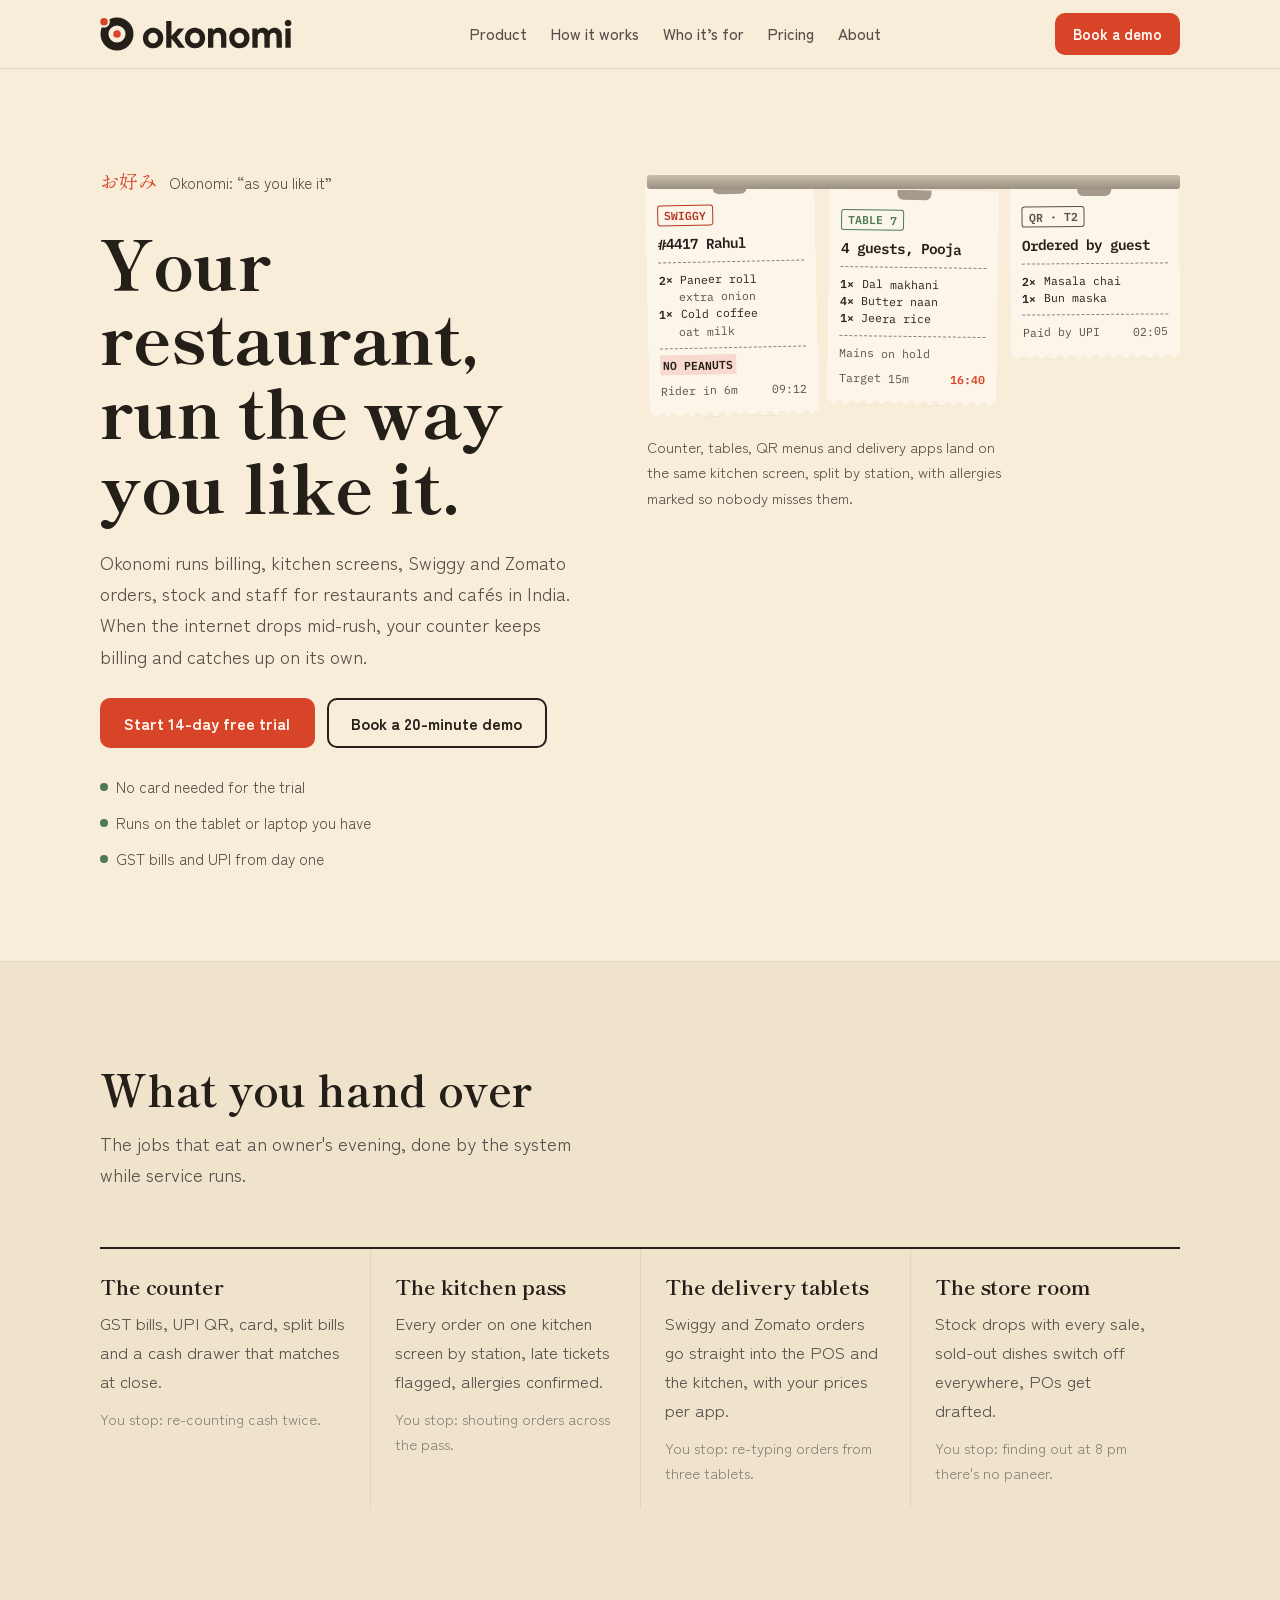
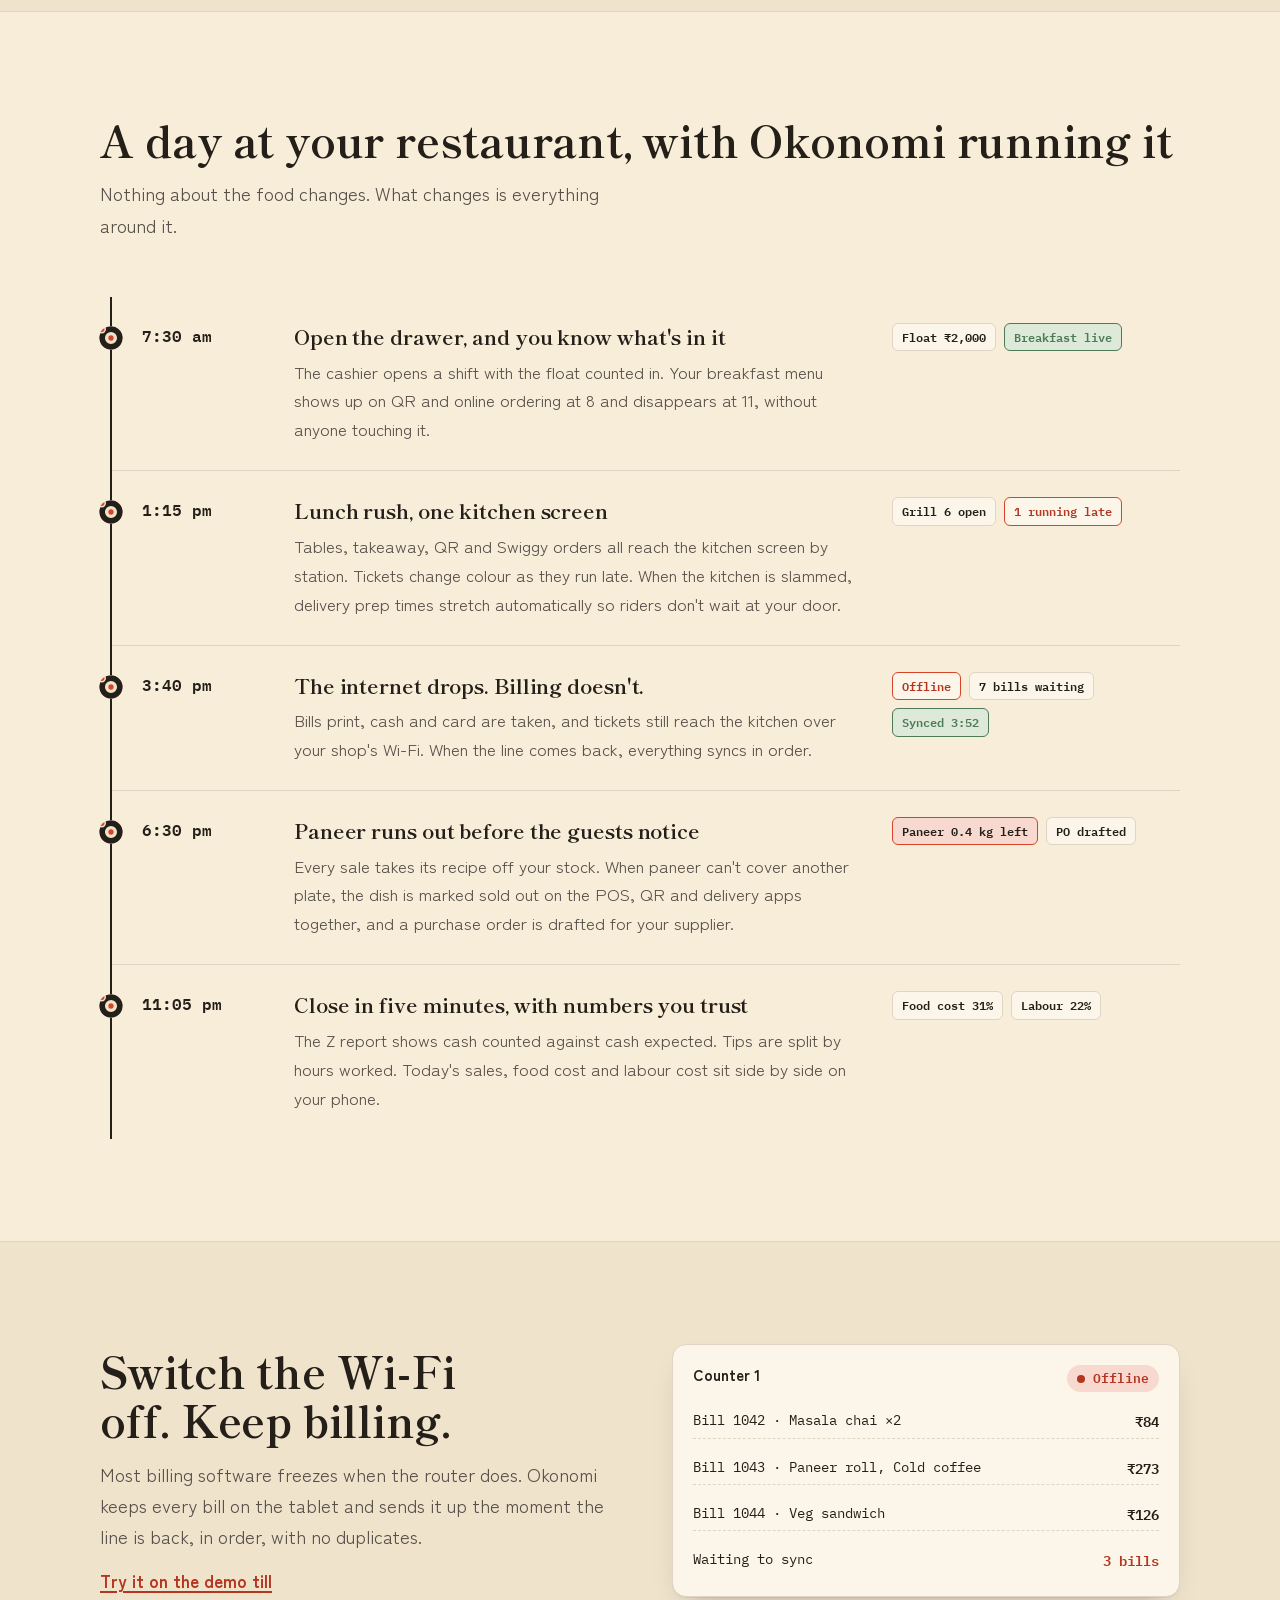
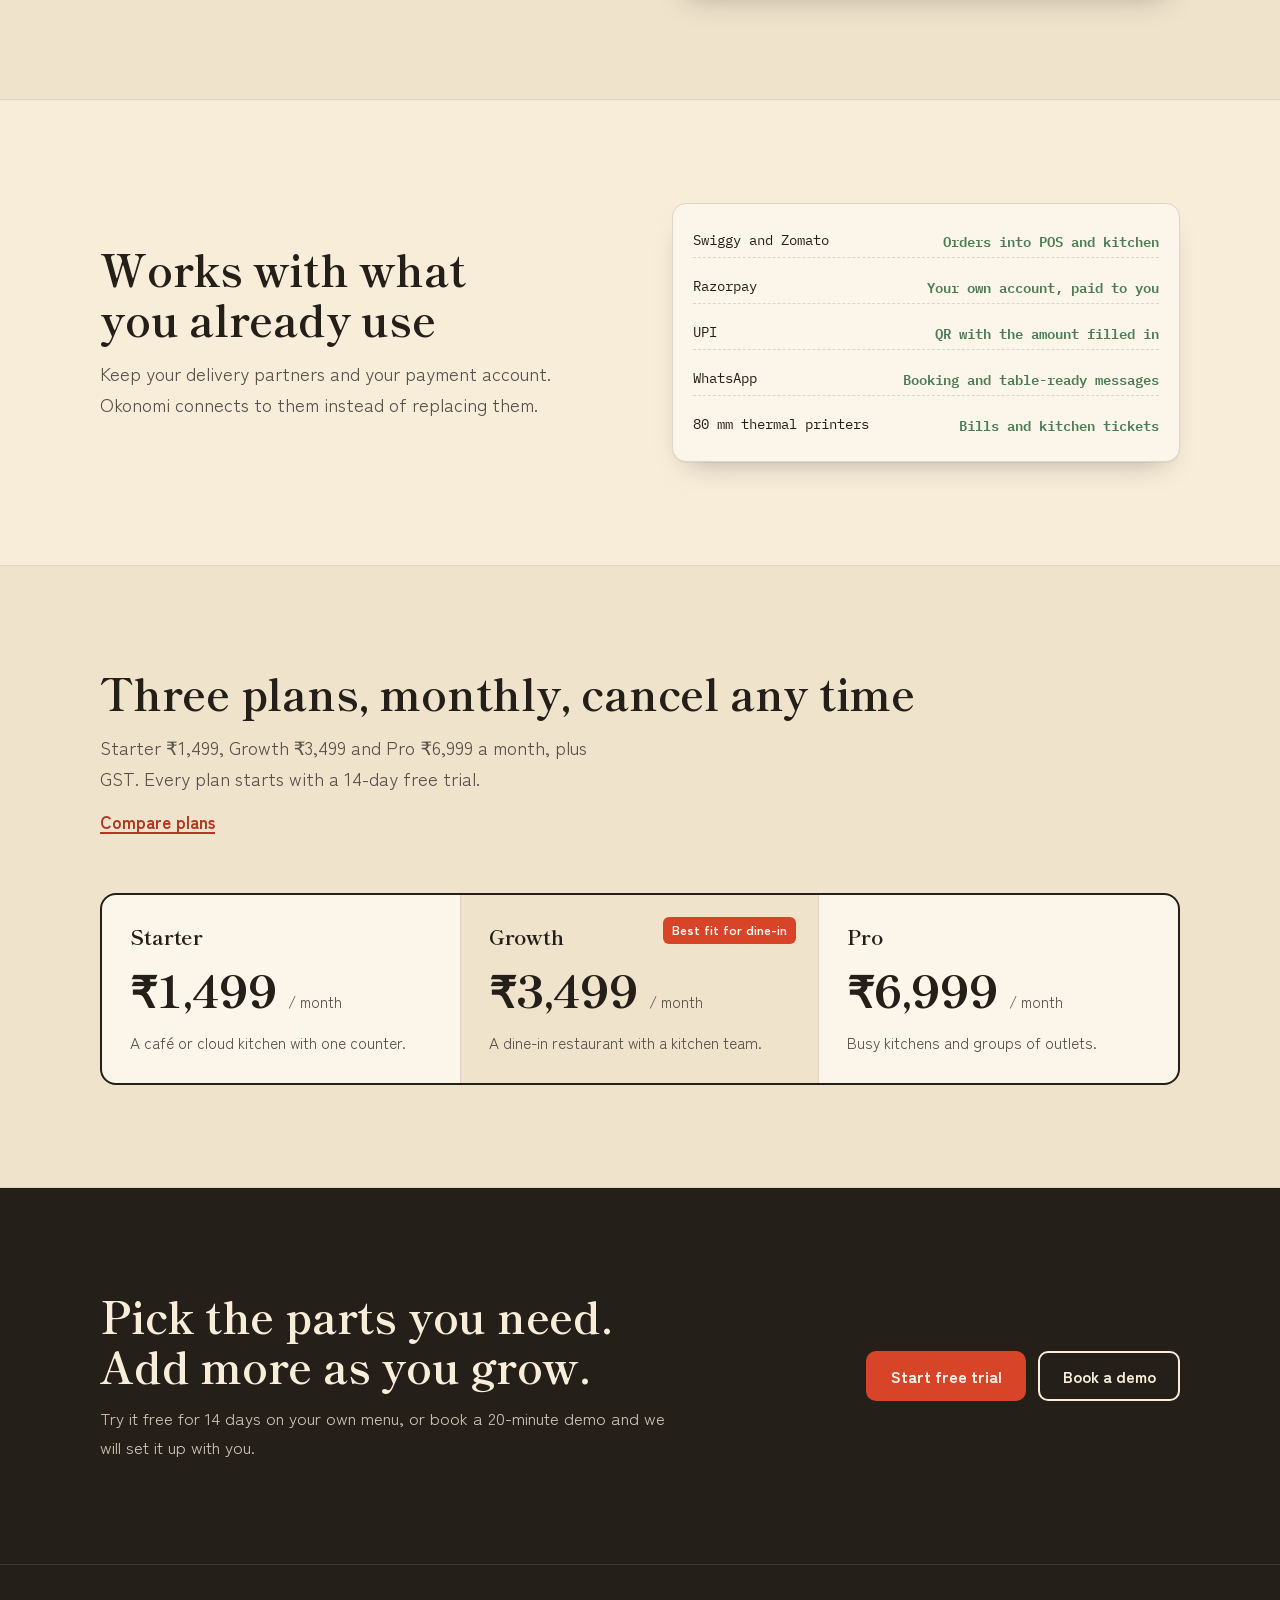
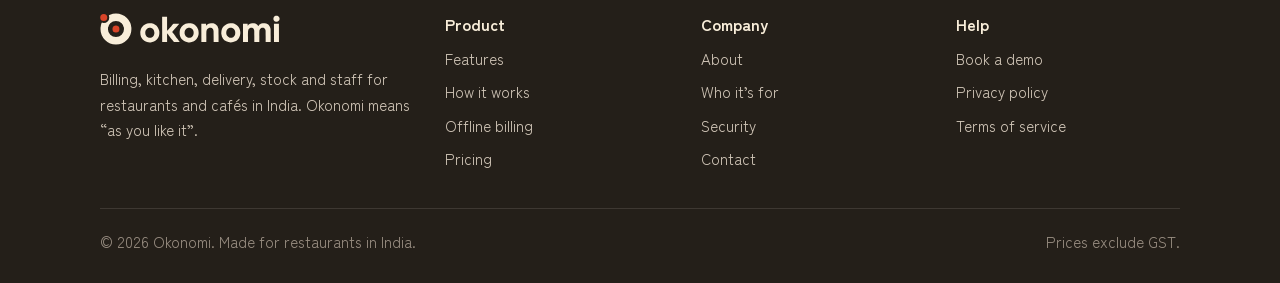
==== index.html @ ffdea9d2 "Okonomi website Co-Authored-By: Claude Opus 5.5 <noreply@anthropic.com>" ====
<!doctype html>
<html lang="en-IN">
<head>
<meta charset="utf-8">
<meta name="viewport" content="width=device-width, initial-scale=1, viewport-fit=cover">
<title>Okonomi: billing and kitchen software for restaurants in India</title>
<meta name="description" content="Billing, kitchen screens, Swiggy and Zomato orders, stock and staff for restaurants and cafés in India. Keeps billing when the internet drops.">
<meta property="og:title" content="Okonomi">
<meta property="og:description" content="Billing, kitchen screens, Swiggy and Zomato orders, stock and staff for restaurants and cafés in India. Keeps billing when the internet drops.">
<meta property="og:image" content="https://okonomi.in/brand/logo-stacked-1024.png">
<meta property="og:type" content="website">
<link rel="canonical" href="https://okonomi.in/">
<link rel="icon" href="brand/favicon.ico" sizes="48x48">
<link rel="icon" href="brand/icon.svg" type="image/svg+xml">
<link rel="apple-touch-icon" href="brand/apple-touch-icon.png">
<meta name="theme-color" content="#D84428">
<link rel="preconnect" href="https://fonts.googleapis.com">
<link rel="preconnect" href="https://fonts.gstatic.com" crossorigin>
<link rel="stylesheet" href="https://fonts.googleapis.com/css2?family=IBM+Plex+Mono:wght@400;600&family=Shippori+Mincho+B1:wght@600;700;800&family=Zen+Kaku+Gothic+New:wght@400;500;700&display=swap">
<link rel="stylesheet" href="assets/site.css">
</head>
<body>
<header class="site-header">
  <div class="wrap">
    <a class="logo" href="index.html" aria-label="Okonomi home">
      <img class="on-light" src="brand/logo.svg" alt="okonomi" width="195" height="34">
      <img class="on-dark" src="brand/logo-dark.svg" alt="okonomi" width="195" height="34">
    </a>
    <nav class="main-nav" id="main-nav" aria-label="Main">
        <a href="product.html">Product</a>
        <a href="how-it-works.html">How it works</a>
        <a href="solutions.html">Who it’s for</a>
        <a href="pricing.html">Pricing</a>
        <a href="about.html">About</a>
    </nav>
    <div class="header-cta">
            <a class="btn btn-primary" href="contact.html">Book a demo</a>
      <button class="menu-toggle" id="menu-toggle" type="button" aria-expanded="false" aria-controls="main-nav">Menu</button>
    </div>
  </div>
</header>
<main>
<section class="hero" aria-labelledby="hero-title">
  <div class="wrap">
    <div class="hero-copy">
      <p class="meaning"><span lang="ja">お好み</span> Okonomi: “as you like it”</p>
      <h1 id="hero-title">Your restaurant, run the way you like it.</h1>
      <p class="lede">Okonomi runs billing, kitchen screens, Swiggy and Zomato orders, stock and staff for restaurants and cafés in India. When the internet drops mid-rush, your counter keeps billing and catches up on its own.</p>
      <div class="actions">
        <a class="btn btn-primary" href="contact.html?trial=1">Start 14-day free trial</a>
        <a class="btn btn-ghost" href="contact.html">Book a 20-minute demo</a>
      </div>
      <ul class="checks">
        <li>No card needed for the trial</li>
        <li>Runs on the tablet or laptop you have</li>
        <li>GST bills and UPI from day one</li>
      </ul>
    </div>

    <div class="rail-scene" aria-label="Example kitchen tickets from three channels">
      <div class="rail"></div>
      <div class="tickets">
        <article class="ticket">
          <span class="src delivery">SWIGGY</span>
          <span class="num">#4417 Rahul</span>
          <hr>
          <div class="line"><b>2×</b>Paneer roll</div>
          <span class="mod">extra onion</span>
          <div class="line"><b>1×</b>Cold coffee</div>
          <span class="mod">oat milk</span>
          <hr>
          <span class="mark">NO PEANUTS</span>
          <div class="timer"><span>Rider in 6m</span><span>09:12</span></div>
        </article>
        <article class="ticket">
          <span class="src dine">TABLE 7</span>
          <span class="num">4 guests, Pooja</span>
          <hr>
          <div class="line"><b>1×</b>Dal makhani</div>
          <div class="line"><b>4×</b>Butter naan</div>
          <div class="line"><b>1×</b>Jeera rice</div>
          <hr>
          <span class="mod" style="padding-left:0">Mains on hold</span>
          <div class="timer"><span>Target 15m</span><span class="late">16:40</span></div>
        </article>
        <article class="ticket">
          <span class="src qr">QR · T2</span>
          <span class="num">Ordered by guest</span>
          <hr>
          <div class="line"><b>2×</b>Masala chai</div>
          <div class="line"><b>1×</b>Bun maska</div>
          <hr>
          <div class="timer"><span>Paid by UPI</span><span>02:05</span></div>
        </article>
      </div>
      <p class="rail-note">Counter, tables, QR menus and delivery apps land on the same kitchen screen, split by station, with allergies marked so nobody misses them.</p>
    </div>
  </div>
</section>

<section class="band" aria-labelledby="handover-title">
  <div class="wrap">
    <div class="section-head">
      <h2 id="handover-title">What you hand over</h2>
      <p class="lede">The jobs that eat an owner's evening, done by the system while service runs.</p>
    </div>
    <div class="handover">
      <div>
        <h3>The counter</h3>
        <p class="muted">GST bills, UPI QR, card, split bills and a cash drawer that matches at close.</p>
        <p class="you">You stop: re-counting cash twice.</p>
      </div>
      <div>
        <h3>The kitchen pass</h3>
        <p class="muted">Every order on one kitchen screen by station, late tickets flagged, allergies confirmed.</p>
        <p class="you">You stop: shouting orders across the pass.</p>
      </div>
      <div>
        <h3>The delivery tablets</h3>
        <p class="muted">Swiggy and Zomato orders go straight into the POS and the kitchen, with your prices per app.</p>
        <p class="you">You stop: re-typing orders from three tablets.</p>
      </div>
      <div>
        <h3>The store room</h3>
        <p class="muted">Stock drops with every sale, sold-out dishes switch off everywhere, POs get drafted.</p>
        <p class="you">You stop: finding out at 8 pm there's no paneer.</p>
      </div>
    </div>
  </div>
</section>

<section aria-labelledby="day-title">
  <div class="wrap">
    <div class="section-head">
      <h2 id="day-title">A day at your restaurant, with Okonomi running it</h2>
      <p class="lede">Nothing about the food changes. What changes is everything around it.</p>
    </div>
    <div class="day">
      <div class="moment">
        <svg class="ring" viewBox="564 268 520 520" aria-hidden="true"><defs><mask id="ring-gap" maskUnits="userSpaceOnUse" x="500" y="200" width="650" height="650"><rect x="500" y="200" width="650" height="650" fill="#fff"/><circle cx="625" cy="341" r="90" fill="#000"/></mask></defs><circle cx="824" cy="528" r="191.5" fill="none" stroke="currentColor" stroke-width="121" mask="url(#ring-gap)"/><circle cx="625" cy="341" r="57" fill="#D84428"/><circle cx="824" cy="528" r="57" fill="#D84428"/></svg>
        <time>7:30 am</time>
        <div class="what">
          <h3>Open the drawer, and you know what's in it</h3>
          <p class="muted">The cashier opens a shift with the float counted in. Your breakfast menu shows up on QR and online ordering at 8 and disappears at 11, without anyone touching it.</p>
        </div>
        <div class="chip-row"><span class="chip">Float ₹2,000</span><span class="chip ok">Breakfast live</span></div>
      </div>
      <div class="moment">
        <svg class="ring" viewBox="564 268 520 520" aria-hidden="true"><defs><mask id="ring-gap" maskUnits="userSpaceOnUse" x="500" y="200" width="650" height="650"><rect x="500" y="200" width="650" height="650" fill="#fff"/><circle cx="625" cy="341" r="90" fill="#000"/></mask></defs><circle cx="824" cy="528" r="191.5" fill="none" stroke="currentColor" stroke-width="121" mask="url(#ring-gap)"/><circle cx="625" cy="341" r="57" fill="#D84428"/><circle cx="824" cy="528" r="57" fill="#D84428"/></svg>
        <time>1:15 pm</time>
        <div class="what">
          <h3>Lunch rush, one kitchen screen</h3>
          <p class="muted">Tables, takeaway, QR and Swiggy orders all reach the kitchen screen by station. Tickets change colour as they run late. When the kitchen is slammed, delivery prep times stretch automatically so riders don't wait at your door.</p>
        </div>
        <div class="chip-row"><span class="chip">Grill 6 open</span><span class="chip warn">1 running late</span></div>
      </div>
      <div class="moment">
        <svg class="ring" viewBox="564 268 520 520" aria-hidden="true"><defs><mask id="ring-gap" maskUnits="userSpaceOnUse" x="500" y="200" width="650" height="650"><rect x="500" y="200" width="650" height="650" fill="#fff"/><circle cx="625" cy="341" r="90" fill="#000"/></mask></defs><circle cx="824" cy="528" r="191.5" fill="none" stroke="currentColor" stroke-width="121" mask="url(#ring-gap)"/><circle cx="625" cy="341" r="57" fill="#D84428"/><circle cx="824" cy="528" r="57" fill="#D84428"/></svg>
        <time>3:40 pm</time>
        <div class="what">
          <h3>The internet drops. Billing doesn't.</h3>
          <p class="muted">Bills print, cash and card are taken, and tickets still reach the kitchen over your shop's Wi-Fi. When the line comes back, everything syncs in order.</p>
        </div>
        <div class="chip-row"><span class="chip warn">Offline</span><span class="chip">7 bills waiting</span><span class="chip ok">Synced 3:52</span></div>
      </div>
      <div class="moment">
        <svg class="ring" viewBox="564 268 520 520" aria-hidden="true"><defs><mask id="ring-gap" maskUnits="userSpaceOnUse" x="500" y="200" width="650" height="650"><rect x="500" y="200" width="650" height="650" fill="#fff"/><circle cx="625" cy="341" r="90" fill="#000"/></mask></defs><circle cx="824" cy="528" r="191.5" fill="none" stroke="currentColor" stroke-width="121" mask="url(#ring-gap)"/><circle cx="625" cy="341" r="57" fill="#D84428"/><circle cx="824" cy="528" r="57" fill="#D84428"/></svg>
        <time>6:30 pm</time>
        <div class="what">
          <h3>Paneer runs out before the guests notice</h3>
          <p class="muted">Every sale takes its recipe off your stock. When paneer can't cover another plate, the dish is marked sold out on the POS, QR and delivery apps together, and a purchase order is drafted for your supplier.</p>
        </div>
        <div class="chip-row"><span class="chip hi">Paneer 0.4 kg left</span><span class="chip">PO drafted</span></div>
      </div>
      <div class="moment">
        <svg class="ring" viewBox="564 268 520 520" aria-hidden="true"><defs><mask id="ring-gap" maskUnits="userSpaceOnUse" x="500" y="200" width="650" height="650"><rect x="500" y="200" width="650" height="650" fill="#fff"/><circle cx="625" cy="341" r="90" fill="#000"/></mask></defs><circle cx="824" cy="528" r="191.5" fill="none" stroke="currentColor" stroke-width="121" mask="url(#ring-gap)"/><circle cx="625" cy="341" r="57" fill="#D84428"/><circle cx="824" cy="528" r="57" fill="#D84428"/></svg>
        <time>11:05 pm</time>
        <div class="what">
          <h3>Close in five minutes, with numbers you trust</h3>
          <p class="muted">The Z report shows cash counted against cash expected. Tips are split by hours worked. Today's sales, food cost and labour cost sit side by side on your phone.</p>
        </div>
        <div class="chip-row"><span class="chip">Food cost 31%</span><span class="chip">Labour 22%</span></div>
      </div>
    </div>
  </div>
</section>

<section class="band" aria-labelledby="offline-title">
  <div class="wrap split">
    <div class="section-head" style="margin:0">
      <h2 id="offline-title">Switch the Wi-Fi off. Keep billing.</h2>
      <p class="lede">Most billing software freezes when the router does. Okonomi keeps every bill on the tablet and sends it up the moment the line is back, in order, with no duplicates.</p>
      <p><a class="text-link" href="how-it-works.html#offline">Try it on the demo till</a></p>
    </div>
    <div class="panel" aria-label="Example: a tablet that lost its connection">
      <div class="panel-title"><span>Counter 1</span><span class="status down">Offline</span></div>
      <div class="row"><span>Bill 1042 · Masala chai ×2</span><span class="v">₹84</span></div>
      <div class="row"><span>Bill 1043 · Paneer roll, Cold coffee</span><span class="v">₹273</span></div>
      <div class="row"><span>Bill 1044 · Veg sandwich</span><span class="v">₹126</span></div>
      <div class="row"><span>Waiting to sync</span><span class="v bad">3 bills</span></div>
    </div>
  </div>
</section>

<section aria-labelledby="works-title">
  <div class="wrap split">
    <div class="section-head" style="margin:0">
      <h2 id="works-title">Works with what you already use</h2>
      <p class="lede">Keep your delivery partners and your payment account. Okonomi connects to them instead of replacing them.</p>
    </div>
    <div class="panel">
      <div class="row"><span>Swiggy and Zomato</span><span class="v good">Orders into POS and kitchen</span></div>
      <div class="row"><span>Razorpay</span><span class="v good">Your own account, paid to you</span></div>
      <div class="row"><span>UPI</span><span class="v good">QR with the amount filled in</span></div>
      <div class="row"><span>WhatsApp</span><span class="v good">Booking and table-ready messages</span></div>
      <div class="row"><span>80 mm thermal printers</span><span class="v good">Bills and kitchen tickets</span></div>
    </div>
  </div>
</section>

<section class="band" aria-labelledby="plans-title">
  <div class="wrap">
    <div class="section-head">
      <h2 id="plans-title">Three plans, monthly, cancel any time</h2>
      <p class="lede">Starter ₹1,499, Growth ₹3,499 and Pro ₹6,999 a month, plus GST. Every plan starts with a 14-day free trial.</p>
      <p><a class="text-link" href="pricing.html">Compare plans</a></p>
    </div>
    <div class="plans">
      <div class="plan">
        <h3>Starter</h3>
        <div class="price">₹1,499 <small>/ month</small></div>
        <p class="fit">A café or cloud kitchen with one counter.</p>
      </div>
      <div class="plan pick">
        <span class="tag">Best fit for dine-in</span>
        <h3>Growth</h3>
        <div class="price">₹3,499 <small>/ month</small></div>
        <p class="fit">A dine-in restaurant with a kitchen team.</p>
      </div>
      <div class="plan">
        <h3>Pro</h3>
        <div class="price">₹6,999 <small>/ month</small></div>
        <p class="fit">Busy kitchens and groups of outlets.</p>
      </div>
    </div>
  </div>
</section>
</main>

<section class="cta-band" aria-label="Get started">
  <div class="wrap">
    <div class="section-head" style="margin:0">
      <h2>Pick the parts you need. Add more as you grow.</h2>
      <p>Try it free for 14 days on your own menu, or book a 20-minute demo and we will set it up with you.</p>
    </div>
    <div class="actions">
      <a class="btn btn-primary" href="contact.html?trial=1">Start free trial</a>
      <a class="btn btn-ghost" href="contact.html">Book a demo</a>
    </div>
  </div>
</section>
<footer class="site-footer">
  <div class="wrap">
    <div class="cols">
      <div style="display:grid;gap:14px;align-content:start">
        <a class="footer-logo" href="index.html"><img src="brand/logo-dark.svg" alt="okonomi" width="183" height="32"></a>
        <p>Billing, kitchen, delivery, stock and staff for restaurants and cafés in India. Okonomi means “as you like it”.</p>
      </div>
      <div>
        <h4>Product</h4>
        <ul>
          <li><a href="product.html">Features</a></li>
          <li><a href="how-it-works.html">How it works</a></li>
          <li><a href="how-it-works.html#offline">Offline billing</a></li>
          <li><a href="pricing.html">Pricing</a></li>
        </ul>
      </div>
      <div>
        <h4>Company</h4>
        <ul>
          <li><a href="about.html">About</a></li>
          <li><a href="solutions.html">Who it’s for</a></li>
          <li><a href="security.html">Security</a></li>
          <li><a href="contact.html">Contact</a></li>
        </ul>
      </div>
      <div>
        <h4>Help</h4>
        <ul>
                    <li><a href="contact.html">Book a demo</a></li>
          <li><a href="privacy.html">Privacy policy</a></li>
          <li><a href="terms.html">Terms of service</a></li>
        </ul>
      </div>
    </div>
    <div class="legal">
      <span>© 2026 Okonomi. Made for restaurants in India.</span>
      <span>Prices exclude GST.</span>
    </div>
  </div>
</footer>
<script src="assets/site.js" defer></script>
</body>
</html>
---- assets/site.css ----
/* Okonomi website. Brand tokens from logos/okonomi/BRAND.md: chilli red #D84428, ink #241F19, cream #F8EDD9. */
:root {
  --vermilion: #d84428;
  --vermilion-deep: #b53620;
  --vermilion-wash: #f7d9cf;
  --ink: #241f19;
  --ink-2: #57504a;
  --ink-3: #8a8178;
  --cream: #f8edd9;
  --paper: #fcf6ea;
  --rice: #f0e3cc;
  --line: #e0d5c4;
  --rail: #c9bdab;
  --matcha: #4e7a55;
  --matcha-wash: #dde9d9;
  --on-accent: #fff8f1;
  --shadow: 0 1px 0 rgba(31, 27, 24, .05), 0 14px 28px -16px rgba(31, 27, 24, .35);
  --display: "Shippori Mincho B1", "Hiragino Mincho ProN", "Yu Mincho", Georgia, serif;
  --body: "Zen Kaku Gothic New", "Hiragino Sans", "Segoe UI", system-ui, sans-serif;
  --mono: "IBM Plex Mono", ui-monospace, "SFMono-Regular", Menlo, monospace;
  --radius: 14px;
  color-scheme: light;
}
@media (prefers-color-scheme: dark) {
  :root:not([data-theme="light"]) {
    --vermilion: #e8614a; --vermilion-deep: #f07a63; --vermilion-wash: #4a2319;
    --ink: #f3ebdf; --ink-2: #c7bcae; --ink-3: #978c80;
    --cream: #241f19; --paper: #29241f; --rice: #231f1b; --line: #3a332d; --rail: #544a41;
    --matcha: #8fbf94; --matcha-wash: #243426; --on-accent: #241f19;
    --shadow: 0 1px 0 rgba(0, 0, 0, .3), 0 16px 30px -16px rgba(0, 0, 0, .8);
    color-scheme: dark;
  }
}
:root[data-theme="dark"] {
  --vermilion: #e8614a; --vermilion-deep: #f07a63; --vermilion-wash: #4a2319;
  --ink: #f3ebdf; --ink-2: #c7bcae; --ink-3: #978c80;
  --cream: #241f19; --paper: #29241f; --rice: #231f1b; --line: #3a332d; --rail: #544a41;
  --matcha: #8fbf94; --matcha-wash: #243426; --on-accent: #241f19;
  --shadow: 0 1px 0 rgba(0, 0, 0, .3), 0 16px 30px -16px rgba(0, 0, 0, .8);
  color-scheme: dark;
}

* { box-sizing: border-box; }
html { scroll-behavior: smooth; }
@media (prefers-reduced-motion: reduce) { html { scroll-behavior: auto; } }
body { margin: 0; background: var(--cream); color: var(--ink); font: 400 17px/1.7 var(--body); -webkit-font-smoothing: antialiased; }
img, svg { max-width: 100%; }
a { color: inherit; text-underline-offset: 3px; }
:focus-visible { outline: 3px solid var(--vermilion); outline-offset: 3px; border-radius: 4px; }
.wrap { max-width: 1160px; margin: 0 auto; padding-inline: clamp(16px, 4vw, 40px); }
.narrow { max-width: 760px; }

h1, h2, h3 { font-family: var(--display); font-weight: 700; margin: 0; text-wrap: balance; letter-spacing: -.005em; }
h1 { font-size: clamp(2.4rem, 5.6vw, 4.3rem); line-height: 1.08; font-weight: 800; }
h2 { font-size: clamp(1.8rem, 3.6vw, 2.7rem); line-height: 1.15; }
h3 { font-size: 1.28rem; line-height: 1.3; }
h4 { font: 700 1rem/1.4 var(--body); margin: 0; }
p { margin: 0; max-width: 64ch; }
.lede { font-size: 1.15rem; color: var(--ink-2); max-width: 56ch; }
.muted { color: var(--ink-2); }
.small { font-size: .92rem; }

/* ---------- Buttons ---------- */
.btn { display: inline-flex; align-items: center; justify-content: center; gap: .5em; min-height: 50px; padding: 0 1.4em; border-radius: 10px; font: 700 1rem/1 var(--body); text-decoration: none; cursor: pointer; border: 2px solid transparent; transition: background .12s ease, color .12s ease, transform .12s ease; }
.btn:active { transform: translateY(1px); }
.btn-primary { background: var(--vermilion); color: var(--on-accent); }
.btn-primary:hover { background: var(--vermilion-deep); }
.btn-ghost { border-color: var(--ink); color: var(--ink); background: transparent; }
.btn-ghost:hover { background: var(--rice); }
.actions { display: flex; flex-wrap: wrap; gap: 12px; }
.text-link { font-weight: 700; color: var(--vermilion-deep); text-decoration: underline; text-decoration-thickness: 2px; }

/* ---------- Header ---------- */
.site-header { position: sticky; top: env(safe-area-inset-top, 0px); z-index: 30; background: color-mix(in srgb, var(--cream) 92%, transparent); backdrop-filter: blur(8px); border-bottom: 1px solid var(--line); }
.site-header .wrap { display: flex; align-items: center; justify-content: space-between; gap: 20px; min-height: 68px; }
.logo { display: flex; align-items: center; text-decoration: none; flex: none; }
.logo img { height: 34px; width: auto; display: block; }
.logo .on-dark { display: none; }
@media (prefers-color-scheme: dark) { :root:not([data-theme="light"]) .logo .on-light { display: none; } :root:not([data-theme="light"]) .logo .on-dark { display: block; } }
:root[data-theme="dark"] .logo .on-light { display: none; }
:root[data-theme="dark"] .logo .on-dark { display: block; }
.main-nav { display: flex; align-items: center; gap: 24px; font-weight: 500; font-size: .96rem; }
.main-nav a { text-decoration: none; color: var(--ink-2); padding-block: 6px; border-bottom: 2px solid transparent; }
.main-nav a:hover { color: var(--ink); }
.main-nav a[aria-current="page"] { color: var(--ink); border-bottom-color: var(--vermilion); }
.header-cta { display: flex; gap: 10px; align-items: center; }
.header-cta .btn { min-height: 42px; padding: 0 1.05em; font-size: .94rem; }
.signin { font-weight: 700; font-size: .94rem; text-decoration: none; }
.menu-toggle { display: none; background: none; border: 2px solid var(--ink); border-radius: 10px; min-height: 42px; padding: 0 12px; font: 700 .94rem/1 var(--body); color: var(--ink); cursor: pointer; }
@media (max-width: 980px) {
  .menu-toggle { display: inline-flex; align-items: center; }
  .main-nav { display: none; position: absolute; left: 0; right: 0; top: 100%; flex-direction: column; align-items: stretch; gap: 0; background: var(--cream); border-bottom: 1px solid var(--line); padding: 8px clamp(16px, 4vw, 40px) 16px; }
  .main-nav.open { display: flex; }
  .main-nav a { padding-block: 12px; border-bottom: 1px solid var(--line); }
  .main-nav a[aria-current="page"] { border-bottom-color: var(--line); color: var(--vermilion-deep); }
  .signin { display: none; }
}
@media (max-width: 420px) { .header-cta .btn { display: none; } }

/* ---------- Page structure ---------- */
section { padding-block: clamp(56px, 8vw, 104px); }
.band { background: var(--rice); border-block: 1px solid var(--line); }
.ink-band { background: #241f19; color: #f8edd9; }
.ink-band .muted, .ink-band .lede { color: #cfc4b6; }
.ink-band h2, .ink-band h3 { color: #f8edd9; }
.section-head { display: grid; gap: 14px; margin-bottom: clamp(32px, 5vw, 56px); }
.page-hero { padding-block: clamp(48px, 7vw, 88px) clamp(32px, 5vw, 56px); }
.page-hero .wrap { display: grid; gap: 18px; }
.crumb { font-size: .92rem; color: var(--ink-3); }
.split { display: grid; grid-template-columns: minmax(0, 1fr) minmax(0, 1fr); gap: clamp(32px, 5vw, 72px); align-items: center; }
@media (max-width: 900px) { .split { grid-template-columns: 1fr; } }

/* ---------- Home hero ---------- */
.hero { padding-block: clamp(40px, 7vw, 88px) clamp(48px, 7vw, 96px); }
.hero .wrap { display: grid; grid-template-columns: minmax(0, .95fr) minmax(0, 1.05fr); gap: clamp(32px, 5vw, 72px); align-items: start; }
@media (max-width: 900px) { .hero .wrap { grid-template-columns: 1fr; } }
.hero-copy { display: grid; gap: 26px; padding-top: 8px; }
.meaning { display: flex; align-items: baseline; gap: 12px; font-size: .96rem; color: var(--ink-2); }
.meaning span[lang="ja"] { font-family: var(--display); font-size: 1.2rem; color: var(--vermilion); }
.checks { display: flex; flex-wrap: wrap; gap: 10px 22px; font-size: .95rem; color: var(--ink-2); padding: 0; margin: 0; list-style: none; }
.checks li { display: flex; align-items: center; gap: 8px; }
.checks li::before { content: ""; width: 8px; height: 8px; border-radius: 50%; background: var(--matcha); flex: none; }

/* Ticket rail */
.rail-scene { position: relative; padding-top: 18px; }
.rail { height: 14px; border-radius: 3px; background: linear-gradient(var(--rail), color-mix(in srgb, var(--rail) 72%, var(--ink))); position: relative; z-index: 2; }
.tickets { display: grid; grid-template-columns: repeat(3, minmax(0, 1fr)); gap: 12px; margin-top: -5px; align-items: start; }
@media (max-width: 520px) { .tickets { grid-template-columns: 1fr 1fr; } .ticket:nth-child(3) { display: none; } }
.ticket { position: relative; background: var(--paper); color: var(--ink); font: 400 .72rem/1.5 var(--mono); padding: 20px 12px 18px; box-shadow: var(--shadow);
  -webkit-mask: linear-gradient(#000 0 0) top/100% calc(100% - 8px) no-repeat, radial-gradient(circle at 50% 100%, transparent 4px, #000 4.5px) bottom/12px 9px repeat-x;
          mask: linear-gradient(#000 0 0) top/100% calc(100% - 8px) no-repeat, radial-gradient(circle at 50% 100%, transparent 4px, #000 4.5px) bottom/12px 9px repeat-x; }
.ticket::before { content: ""; position: absolute; top: -2px; left: 50%; width: 34px; height: 12px; margin-left: -17px; border-radius: 0 0 6px 6px; background: color-mix(in srgb, var(--rail) 78%, var(--ink)); }
.ticket .src { display: inline-block; font-weight: 600; padding: 1px 6px; border: 1.5px solid currentColor; border-radius: 3px; margin-bottom: 6px; }
.ticket .src.delivery { color: var(--vermilion-deep); }
.ticket .src.dine { color: var(--matcha); }
.ticket .src.qr { color: var(--ink-2); }
.ticket .num { font-weight: 600; font-size: .9rem; display: block; }
.ticket hr { border: 0; border-top: 1px dashed var(--ink-3); margin: 8px 0; }
.ticket .line { display: flex; gap: 6px; }
.ticket .line b { font-weight: 600; min-width: 2.2ch; }
.ticket .mod { padding-left: 2.8ch; color: var(--ink-2); display: block; }
.ticket .mark { background: var(--vermilion-wash); color: var(--ink); font-weight: 600; padding: 0 3px; }
.ticket .timer { display: flex; justify-content: space-between; gap: 6px; margin-top: 8px; color: var(--ink-2); white-space: nowrap; }
.ticket .timer .late { color: var(--vermilion); font-weight: 600; }
.ticket:nth-child(1) { transform: rotate(-1.2deg); }
.ticket:nth-child(2) { transform: rotate(.8deg); margin-top: 6px; }
.ticket:nth-child(3) { transform: rotate(-.5deg); margin-top: 2px; }
.rail-note { margin-top: 18px; font-size: .92rem; color: var(--ink-2); max-width: 46ch; }
@media (prefers-reduced-motion: no-preference) {
  .ticket { animation: print .7s cubic-bezier(.2, .8, .3, 1) both; }
  .ticket:nth-child(1) { animation-delay: .25s; }
  .ticket:nth-child(2) { animation-delay: .75s; }
  .ticket:nth-child(3) { animation-delay: 1.25s; }
  @keyframes print { from { clip-path: inset(0 0 100% 0); } to { clip-path: inset(0 0 -20px 0); } }
}

/* ---------- Promise grid (what you hand over) ---------- */
.handover { display: grid; grid-template-columns: repeat(4, minmax(0, 1fr)); gap: 0; border-top: 2px solid var(--ink); }
@media (max-width: 900px) { .handover { grid-template-columns: repeat(2, minmax(0, 1fr)); } }
@media (max-width: 520px) { .handover { grid-template-columns: 1fr; } }
.handover > div { padding: 24px 24px 24px 0; display: grid; gap: 10px; align-content: start; }
.handover > div + div { padding-left: 24px; border-left: 1px solid var(--line); }
@media (max-width: 900px) { .handover > div:nth-child(odd) { padding-left: 0; border-left: 0; } .handover > div { border-bottom: 1px solid var(--line); } }
@media (max-width: 520px) { .handover > div { padding-left: 0 !important; border-left: 0 !important; } }
.handover .you { font-size: .92rem; color: var(--ink-3); }

/* ---------- Day timeline (dots are the logo's ring) ---------- */
.day { display: grid; border-left: 2px solid var(--ink); margin-left: 10px; }
.moment { display: grid; grid-template-columns: 7.5rem minmax(0, 1fr) minmax(0, 18rem); gap: 18px 32px; padding: 26px 0 26px 30px; position: relative; border-bottom: 1px solid var(--line); }
.moment:last-child { border-bottom: 0; }
.moment .ring { position: absolute; left: -13px; top: 29px; width: 24px; height: 24px; color: var(--ink); background: var(--rice); border-radius: 50%; }
.moment time { font: 600 1rem/1.3 var(--mono); padding-top: 3px; }
.moment .what { display: grid; gap: 8px; }
.chip-row { display: flex; flex-wrap: wrap; gap: 8px; align-content: start; }
.chip { font: 600 .78rem/1 var(--mono); padding: 7px 9px; border-radius: 6px; background: var(--paper); border: 1px solid var(--line); white-space: nowrap; }
.chip.warn { border-color: var(--vermilion); color: var(--vermilion-deep); }
.chip.ok { border-color: var(--matcha); color: var(--matcha); background: var(--matcha-wash); }
.chip.hi { background: var(--vermilion-wash); border-color: var(--vermilion); }
@media (max-width: 900px) { .moment { grid-template-columns: 6rem minmax(0, 1fr); } .moment .chip-row { grid-column: 2; } }
@media (max-width: 520px) { .moment { grid-template-columns: 1fr; gap: 10px; } .moment .chip-row { grid-column: 1; } }

/* ---------- Offline till demo ---------- */
.till { background: var(--paper); border: 1px solid var(--line); border-radius: 16px; box-shadow: var(--shadow); overflow: hidden; }
.till-bar { display: flex; align-items: center; justify-content: space-between; gap: 12px; padding: 12px 16px; border-bottom: 1px solid var(--line); font-weight: 700; flex-wrap: wrap; }
.status { display: inline-flex; align-items: center; gap: 8px; font: 600 .82rem/1 var(--mono); padding: 7px 10px; border-radius: 999px; background: var(--matcha-wash); color: var(--matcha); }
.status::before { content: ""; width: 8px; height: 8px; border-radius: 50%; background: currentColor; }
.status.down { background: var(--vermilion-wash); color: var(--vermilion-deep); }
.switch { display: inline-flex; align-items: center; gap: 10px; cursor: pointer; font-weight: 700; font-size: .92rem; user-select: none; }
.switch input { appearance: none; width: 44px; height: 26px; border-radius: 999px; background: var(--rail); position: relative; margin: 0; cursor: pointer; transition: background .15s; }
.switch input::after { content: ""; position: absolute; top: 3px; left: 3px; width: 20px; height: 20px; border-radius: 50%; background: var(--paper); transition: transform .15s; box-shadow: 0 1px 2px rgba(0,0,0,.3); }
.switch input:checked { background: var(--matcha); }
.switch input:checked::after { transform: translateX(18px); }
.till-body { display: grid; grid-template-columns: minmax(0, 1fr) minmax(0, 1fr); }
@media (max-width: 520px) { .till-body { grid-template-columns: 1fr; } }
.menu-pad { padding: 16px; display: grid; grid-template-columns: 1fr 1fr; gap: 8px; align-content: start; border-right: 1px solid var(--line); }
@media (max-width: 520px) { .menu-pad { border-right: 0; border-bottom: 1px solid var(--line); } }
.dish { text-align: left; background: var(--cream); border: 1px solid var(--line); border-radius: 10px; padding: 10px; font: 700 .9rem/1.2 var(--body); color: var(--ink); cursor: pointer; }
.dish span { display: block; font: 400 .8rem/1.4 var(--mono); color: var(--ink-2); margin-top: 4px; }
.dish:hover { border-color: var(--ink-2); }
.bill-pane { padding: 16px; display: grid; gap: 10px; align-content: start; font: 400 .85rem/1.5 var(--mono); }
.bill-lines { display: grid; gap: 2px; min-height: 5.5em; }
.bill-lines div { display: flex; justify-content: space-between; }
.bill-total { display: flex; justify-content: space-between; font-weight: 600; font-size: 1rem; border-top: 1px dashed var(--ink-3); padding-top: 8px; }
.pay { width: 100%; min-height: 44px; border-radius: 10px; border: 0; background: var(--vermilion); color: var(--on-accent); font: 700 .95rem/1 var(--body); cursor: pointer; }
.pay:disabled { opacity: .4; cursor: default; }
.queue { font: 600 .82rem/1.4 var(--mono); color: var(--ink-2); min-height: 1.4em; }
.queue.waiting { color: var(--vermilion-deep); }
.queue.synced { color: var(--matcha); }
.log { border-top: 1px solid var(--line); padding: 10px 16px; font: 400 .78rem/1.6 var(--mono); color: var(--ink-2); max-height: 7.5em; overflow-y: auto; }

/* ---------- Feature blocks ---------- */
.feature { display: grid; grid-template-columns: minmax(0, 1fr) minmax(0, 1fr); gap: clamp(28px, 5vw, 64px); padding-block: clamp(40px, 6vw, 72px); border-top: 1px solid var(--line); align-items: start; scroll-margin-top: 90px; }
.feature:first-of-type { border-top: 0; }
@media (max-width: 900px) { .feature { grid-template-columns: 1fr; } }
.feature .copy { display: grid; gap: 14px; }
.feature ul, .ticklist { list-style: none; margin: 0; padding: 0; display: grid; gap: 9px; color: var(--ink-2); }
.feature li, .ticklist li { padding-left: 22px; position: relative; }
.feature li::before, .ticklist li::before { content: ""; position: absolute; left: 2px; top: .55em; width: 10px; height: 6px; border-left: 2px solid var(--matcha); border-bottom: 2px solid var(--matcha); transform: rotate(-45deg); }
.plan-note { font-size: .88rem; color: var(--ink-3); }
.panel { background: var(--paper); border: 1px solid var(--line); border-radius: var(--radius); padding: 20px; box-shadow: var(--shadow); display: grid; gap: 12px; }
.panel-title { font: 700 .95rem/1.3 var(--body); display: flex; justify-content: space-between; gap: 12px; }
.row { display: flex; justify-content: space-between; gap: 12px; font: 400 .88rem/1.5 var(--mono); padding-block: 6px; border-bottom: 1px dashed var(--line); }
.row:last-child { border-bottom: 0; }
.row .v { font-weight: 600; font-variant-numeric: tabular-nums; }
.row .bad { color: var(--vermilion-deep); }
.row .good { color: var(--matcha); }
.bar { height: 8px; border-radius: 999px; background: var(--rice); overflow: hidden; }
.bar i { display: block; height: 100%; background: var(--matcha); }
.bar i.low { background: var(--vermilion); }
.feature-index { display: flex; flex-wrap: wrap; gap: 8px; }
.feature-index a { text-decoration: none; font-weight: 700; font-size: .92rem; padding: 8px 12px; border-radius: 999px; border: 1px solid var(--line); background: var(--paper); }
.feature-index a:hover { border-color: var(--ink-2); }

/* ---------- Steps (a real sequence) ---------- */
.steps { list-style: none; margin: 0; padding: 0; display: grid; grid-template-columns: repeat(4, minmax(0, 1fr)); gap: 28px; counter-reset: step; }
@media (max-width: 900px) { .steps { grid-template-columns: repeat(2, minmax(0, 1fr)); } }
@media (max-width: 520px) { .steps { grid-template-columns: 1fr; } }
.steps li { counter-increment: step; display: grid; gap: 8px; align-content: start; }
.steps li::before { content: counter(step); display: grid; place-items: center; width: 44px; height: 44px; border-radius: 10px; background: var(--vermilion); color: var(--on-accent); font: 800 1.3rem/1 var(--display); }
.steps p { font-size: .98rem; color: var(--ink-2); }

/* ---------- Pricing ---------- */
.plans { display: grid; grid-template-columns: repeat(3, minmax(0, 1fr)); border: 2px solid var(--ink); border-radius: 16px; overflow: hidden; background: var(--paper); }
@media (max-width: 900px) { .plans { grid-template-columns: 1fr; } }
.plan { padding: 28px; display: grid; gap: 18px; align-content: start; border-right: 1px solid var(--line); position: relative; }
.plan:last-child { border-right: 0; }
@media (max-width: 900px) { .plan { border-right: 0; border-bottom: 1px solid var(--line); } .plan:last-child { border-bottom: 0; } }
.plan.pick { background: var(--rice); }
.plan .tag { position: absolute; top: 22px; right: 22px; font: 700 .8rem/1 var(--body); padding: 7px 9px; border-radius: 6px; background: var(--vermilion); color: var(--on-accent); }
.price { font: 800 2.7rem/1 var(--display); font-variant-numeric: tabular-nums; }
.price small { font: 400 .95rem/1 var(--body); color: var(--ink-2); }
.plan ul { list-style: none; margin: 0; padding: 0; display: grid; gap: 8px; font-size: .96rem; }
.plan li { padding-left: 22px; position: relative; }
.plan li::before { content: ""; position: absolute; left: 2px; top: .5em; width: 10px; height: 6px; border-left: 2px solid var(--matcha); border-bottom: 2px solid var(--matcha); transform: rotate(-45deg); }
.plan .fit { color: var(--ink-2); font-size: .96rem; }
.plan .btn { width: 100%; }
.fine { margin-top: 18px; font-size: .92rem; color: var(--ink-2); }
.table-scroll { overflow-x: auto; border: 1px solid var(--line); border-radius: var(--radius); background: var(--paper); }
.compare { width: 100%; border-collapse: collapse; min-width: 640px; font-size: .95rem; }
.compare th, .compare td { padding: 12px 16px; border-bottom: 1px solid var(--line); text-align: left; vertical-align: top; }
.compare thead th { font: 700 1rem/1.3 var(--display); background: var(--rice); position: sticky; top: 0; }
.compare tbody th { font-weight: 500; color: var(--ink); }
.compare td { text-align: center; font-variant-numeric: tabular-nums; }
.compare .grp th { background: var(--cream); font: 700 .9rem/1.3 var(--body); color: var(--ink-2); padding-top: 18px; }
.yes { color: var(--matcha); font-weight: 700; }
.no { color: var(--ink-3); }

/* Calculator */
.calc { display: grid; grid-template-columns: minmax(0, 1fr) minmax(0, 1fr); gap: 24px; background: var(--paper); border: 1px solid var(--line); border-radius: 16px; padding: clamp(20px, 3vw, 32px); box-shadow: var(--shadow); }
@media (max-width: 760px) { .calc { grid-template-columns: 1fr; } }
.calc label { display: grid; gap: 6px; font-weight: 700; font-size: .94rem; }
.calc input[type="range"] { width: 100%; accent-color: var(--vermilion); }
.calc output { font: 600 .95rem/1 var(--mono); color: var(--ink-2); }
.calc .fields { display: grid; gap: 18px; }
.calc .result { display: grid; gap: 10px; align-content: center; background: var(--rice); border-radius: 12px; padding: 20px; }
.calc .big { font: 800 2.4rem/1.1 var(--display); font-variant-numeric: tabular-nums; color: var(--vermilion-deep); }

/* ---------- Cards for solutions (each one a distinct business) ---------- */
.solutions { display: grid; gap: 0; }
.solution { display: grid; grid-template-columns: minmax(0, .9fr) minmax(0, 1.1fr) minmax(0, .6fr); gap: 20px 40px; padding-block: 32px; border-top: 1px solid var(--line); align-items: start; scroll-margin-top: 90px; }
@media (max-width: 900px) { .solution { grid-template-columns: 1fr; } }
.solution .plan-pill { justify-self: start; font: 700 .85rem/1 var(--body); padding: 8px 12px; border-radius: 999px; border: 1.5px solid var(--vermilion); color: var(--vermilion-deep); text-decoration: none; }

/* ---------- FAQ ---------- */
.faq { border-top: 1px solid var(--line); }
.faq details { border-bottom: 1px solid var(--line); }
.faq summary { cursor: pointer; list-style: none; padding: 20px 40px 20px 0; font: 700 1.08rem/1.4 var(--body); position: relative; }
.faq summary::-webkit-details-marker { display: none; }
.faq summary::after { content: "+"; position: absolute; right: 6px; top: 16px; font: 400 1.6rem/1 var(--body); color: var(--ink-2); transition: transform .15s; }
.faq details[open] summary::after { transform: rotate(45deg); }
.faq details > div { padding: 0 0 22px; color: var(--ink-2); display: grid; gap: 10px; }
.faq-grid { display: grid; grid-template-columns: minmax(0, .8fr) minmax(0, 1.2fr); gap: clamp(32px, 5vw, 72px); }
@media (max-width: 900px) { .faq-grid { grid-template-columns: 1fr; } }

/* ---------- About ---------- */
.name-story { display: grid; grid-template-columns: minmax(0, .7fr) minmax(0, 1.3fr); gap: clamp(32px, 5vw, 72px); align-items: center; }
@media (max-width: 760px) { .name-story { grid-template-columns: 1fr; } }
.stamp-figure { display: grid; gap: 14px; justify-items: start; }
.stamp-figure img { width: min(240px, 60vw); height: auto; }
.anatomy { list-style: none; margin: 0; padding: 0; display: grid; gap: 14px; }
.anatomy li { display: grid; grid-template-columns: 9.5rem minmax(0, 1fr); gap: 16px; padding-bottom: 14px; border-bottom: 1px solid var(--line); }
.anatomy li:last-child { border-bottom: 0; }
.anatomy b { font-family: var(--display); font-size: 1.1rem; }
@media (max-width: 520px) { .anatomy li { grid-template-columns: 1fr; gap: 4px; } }
.beliefs { display: grid; grid-template-columns: repeat(2, minmax(0, 1fr)); gap: 36px 48px; }
@media (max-width: 760px) { .beliefs { grid-template-columns: 1fr; } }
.beliefs > div { display: grid; gap: 8px; padding-top: 16px; border-top: 2px solid var(--vermilion); }

/* ---------- Prose (legal) ---------- */
.prose { display: grid; gap: 16px; }
.prose h2 { font-size: 1.5rem; margin-top: 20px; }
.prose h3 { font-size: 1.15rem; margin-top: 8px; }
.prose ul, .prose ol { margin: 0; padding-left: 1.3em; display: grid; gap: 6px; color: var(--ink-2); }
.prose p { color: var(--ink-2); max-width: 70ch; }
.prose table { border-collapse: collapse; width: 100%; font-size: .95rem; }
.prose th, .prose td { border: 1px solid var(--line); padding: 8px 12px; text-align: left; vertical-align: top; }
.prose th { background: var(--rice); }
.draft-note { background: var(--vermilion-wash); border-radius: 10px; padding: 12px 16px; font-size: .92rem; }

/* ---------- Contact form ---------- */
.form { display: grid; grid-template-columns: 1fr 1fr; gap: 14px; background: var(--paper); color: var(--ink); padding: 24px; border-radius: 16px; border: 1px solid var(--line); }
.form .full { grid-column: 1 / -1; }
@media (max-width: 520px) { .form { grid-template-columns: 1fr; } }
.form label { display: grid; gap: 6px; font-weight: 700; font-size: .92rem; }
.form input, .form select, .form textarea { font: 400 1rem/1.3 var(--body); padding: 12px; border-radius: 10px; border: 1px solid var(--rail); background: var(--cream); color: var(--ink); min-height: 48px; width: 100%; }
.form textarea { min-height: 96px; resize: vertical; }
.form input:focus, .form select:focus, .form textarea:focus { outline: 3px solid var(--vermilion); outline-offset: 1px; }
.form .note { font-size: .88rem; color: var(--ink-2); }
.form-done { grid-column: 1 / -1; background: var(--matcha-wash); color: var(--ink); border-radius: 10px; padding: 14px; font-size: .95rem; }
.form-done.error { background: var(--vermilion-wash); }
.contact-list { display: grid; gap: 18px; }
.contact-list div { display: grid; gap: 2px; }
.contact-list .addr { font-family: var(--mono); font-size: .95rem; user-select: all; }

/* ---------- Closing CTA + footer ---------- */
.cta-band { background: #241f19; color: #f8edd9; }
.cta-band .wrap { display: grid; grid-template-columns: minmax(0, 1fr) auto; gap: 24px 48px; align-items: center; }
@media (max-width: 760px) { .cta-band .wrap { grid-template-columns: 1fr; } }
.cta-band h2 { color: #f8edd9; }
.cta-band p { color: #cfc4b6; }
.cta-band .btn-ghost { border-color: #f8edd9; color: #f8edd9; }
.cta-band .btn-ghost:hover { background: rgba(246, 239, 228, .1); }
.cta-band .btn-primary { background: #d84428; color: #fff8f1; }
.site-footer { background: #241f19; color: #cfc4b6; padding-block: 48px 28px; border-top: 1px solid rgba(246, 239, 228, .12); font-size: .94rem; }
.site-footer .cols { display: grid; grid-template-columns: minmax(0, 1.4fr) repeat(3, minmax(0, 1fr)); gap: 32px; }
@media (max-width: 760px) { .site-footer .cols { grid-template-columns: 1fr 1fr; } }
.site-footer h4 { color: #f8edd9; margin-bottom: 10px; }
.site-footer ul { list-style: none; margin: 0; padding: 0; display: grid; gap: 8px; }
.site-footer a { color: #cfc4b6; text-decoration: none; }
.site-footer a:hover { color: #f8edd9; text-decoration: underline; }
.site-footer .footer-logo img { height: 32px; width: auto; }
.site-footer .legal { display: flex; flex-wrap: wrap; justify-content: space-between; gap: 12px; margin-top: 36px; padding-top: 20px; border-top: 1px solid rgba(246, 239, 228, .12); color: #978c80; }

/* Light/dark artwork swap outside the header (About page mark). */
.stamp-figure .on-dark { display: none; }
@media (prefers-color-scheme: dark) { :root:not([data-theme="light"]) .stamp-figure .on-light { display: none; } :root:not([data-theme="light"]) .stamp-figure .on-dark { display: block; } }
:root[data-theme="dark"] .stamp-figure .on-light { display: none; }
:root[data-theme="dark"] .stamp-figure .on-dark { display: block; }
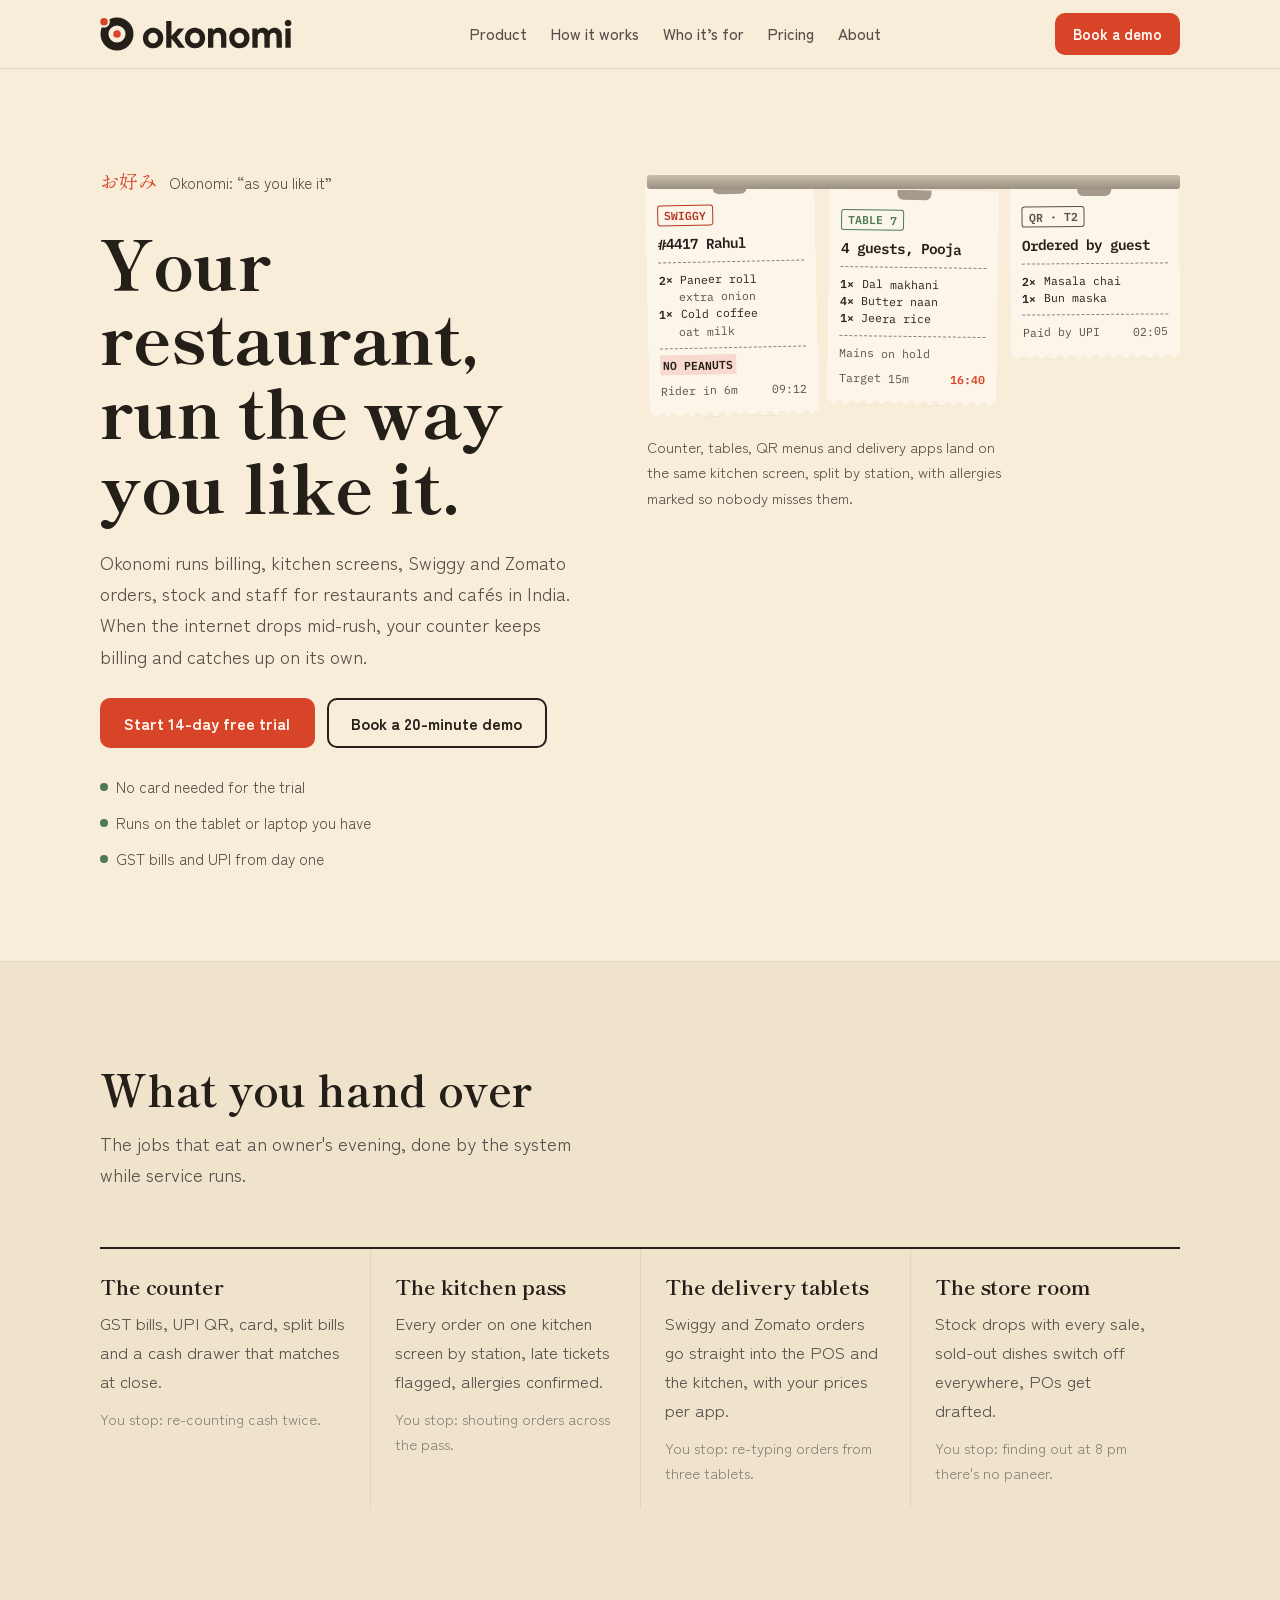
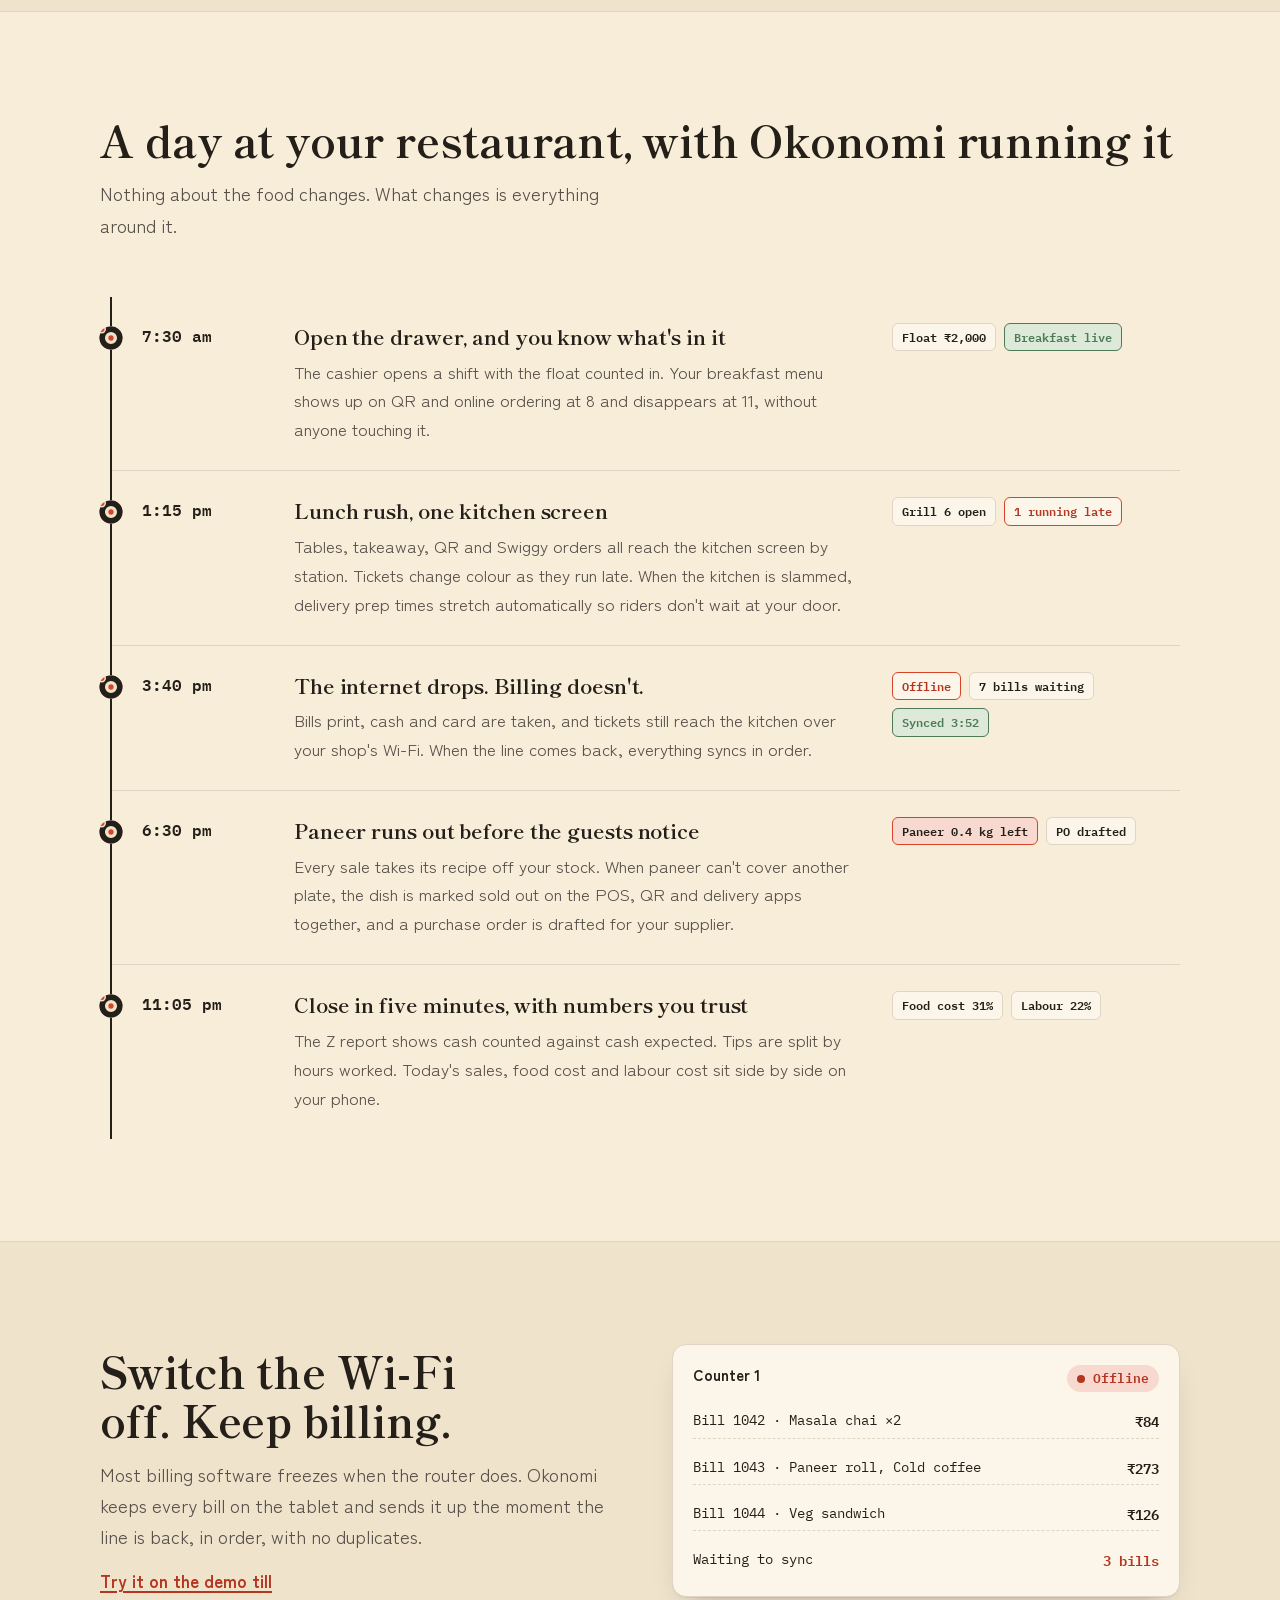
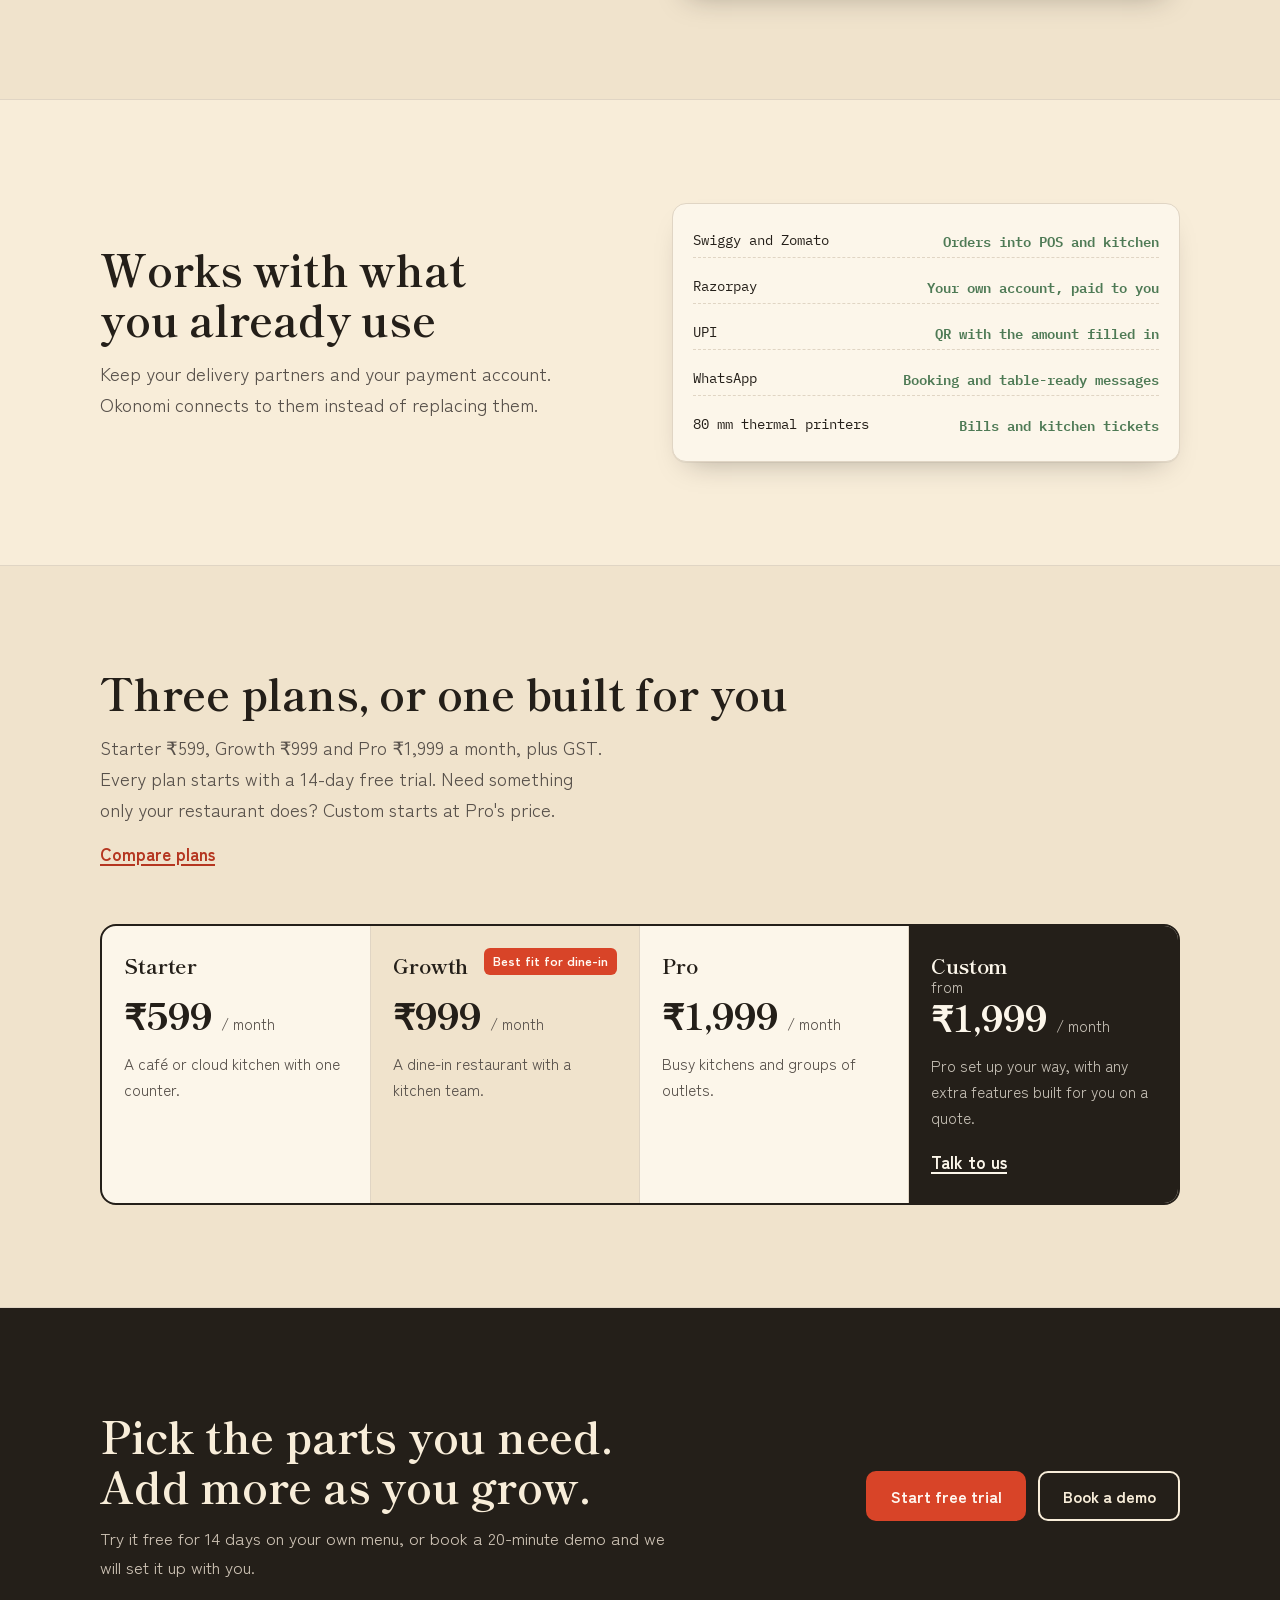
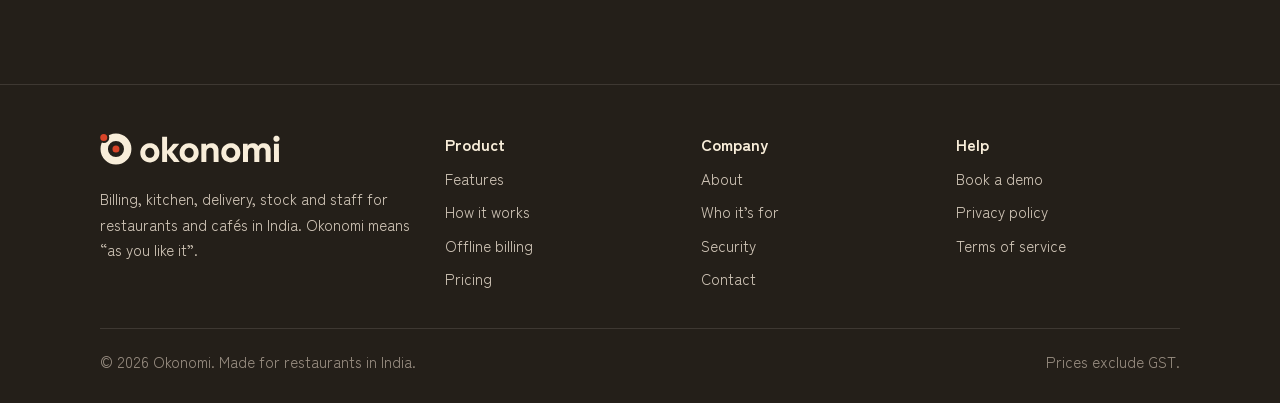
==== commit 90582572: "New prices (Starter ₹599, Growth ₹999, Pro ₹1,999) and a Custom plan Co-Authored-By: Claude Opus 5.5" ====
--- a/index.html
+++ b/index.html
@@ -221,26 +221,32 @@
 <section class="band" aria-labelledby="plans-title">
   <div class="wrap">
     <div class="section-head">
-      <h2 id="plans-title">Three plans, monthly, cancel any time</h2>
-      <p class="lede">Starter ₹1,499, Growth ₹3,499 and Pro ₹6,999 a month, plus GST. Every plan starts with a 14-day free trial.</p>
+      <h2 id="plans-title">Three plans, or one built for you</h2>
+      <p class="lede">Starter ₹599, Growth ₹999 and Pro ₹1,999 a month, plus GST. Every plan starts with a 14-day free trial. Need something only your restaurant does? Custom starts at Pro's price.</p>
       <p><a class="text-link" href="pricing.html">Compare plans</a></p>
     </div>
-    <div class="plans">
+    <div class="plans four">
       <div class="plan">
         <h3>Starter</h3>
-        <div class="price">₹1,499 <small>/ month</small></div>
+        <div class="price">₹599 <small>/ month</small></div>
         <p class="fit">A café or cloud kitchen with one counter.</p>
       </div>
       <div class="plan pick">
         <span class="tag">Best fit for dine-in</span>
         <h3>Growth</h3>
-        <div class="price">₹3,499 <small>/ month</small></div>
+        <div class="price">₹999 <small>/ month</small></div>
         <p class="fit">A dine-in restaurant with a kitchen team.</p>
       </div>
       <div class="plan">
         <h3>Pro</h3>
-        <div class="price">₹6,999 <small>/ month</small></div>
+        <div class="price">₹1,999 <small>/ month</small></div>
         <p class="fit">Busy kitchens and groups of outlets.</p>
+      </div>
+      <div class="plan custom">
+        <h3>Custom</h3>
+        <div class="price"><small>from</small> ₹1,999 <small>/ month</small></div>
+        <p class="fit">Pro set up your way, with any extra features built for you on a quote.</p>
+        <a class="text-link" href="contact.html?topic=custom">Talk to us</a>
       </div>
     </div>
   </div>
--- a/assets/site.css
+++ b/assets/site.css
@@ -246,6 +246,17 @@
 .plan:last-child { border-right: 0; }
 @media (max-width: 900px) { .plan { border-right: 0; border-bottom: 1px solid var(--line); } .plan:last-child { border-bottom: 0; } }
 .plan.pick { background: var(--rice); }
+.plans.four { grid-template-columns: repeat(4, minmax(0, 1fr)); }
+.plans.four .plan { min-width: 0; }
+.plans.four .price { font-size: 2.2rem; }
+.plans.four .price small { display: inline-block; white-space: nowrap; }
+.plans.four .plan { padding: 26px 22px; }
+@media (max-width: 1100px) { .plans.four { grid-template-columns: repeat(2, minmax(0, 1fr)); } .plans.four .plan:nth-child(2) { border-right: 0; } .plans.four .plan:nth-child(-n+2) { border-bottom: 1px solid var(--line); } }
+@media (max-width: 640px) { .plans.four { grid-template-columns: 1fr; } .plans.four .plan { border-right: 0; border-bottom: 1px solid var(--line); } .plans.four .plan:last-child { border-bottom: 0; } }
+.plan.custom { background: var(--ink); color: var(--paper); }
+.plan.custom .fit, .plan.custom .price small { color: color-mix(in srgb, var(--paper) 75%, transparent); }
+.plan.custom .text-link { color: var(--paper); }
+.plan.custom .price small:first-child { display: block; margin: -1.1rem 0 4px; }
 .plan .tag { position: absolute; top: 22px; right: 22px; font: 700 .8rem/1 var(--body); padding: 7px 9px; border-radius: 6px; background: var(--vermilion); color: var(--on-accent); }
 .price { font: 800 2.7rem/1 var(--display); font-variant-numeric: tabular-nums; }
 .price small { font: 400 .95rem/1 var(--body); color: var(--ink-2); }
